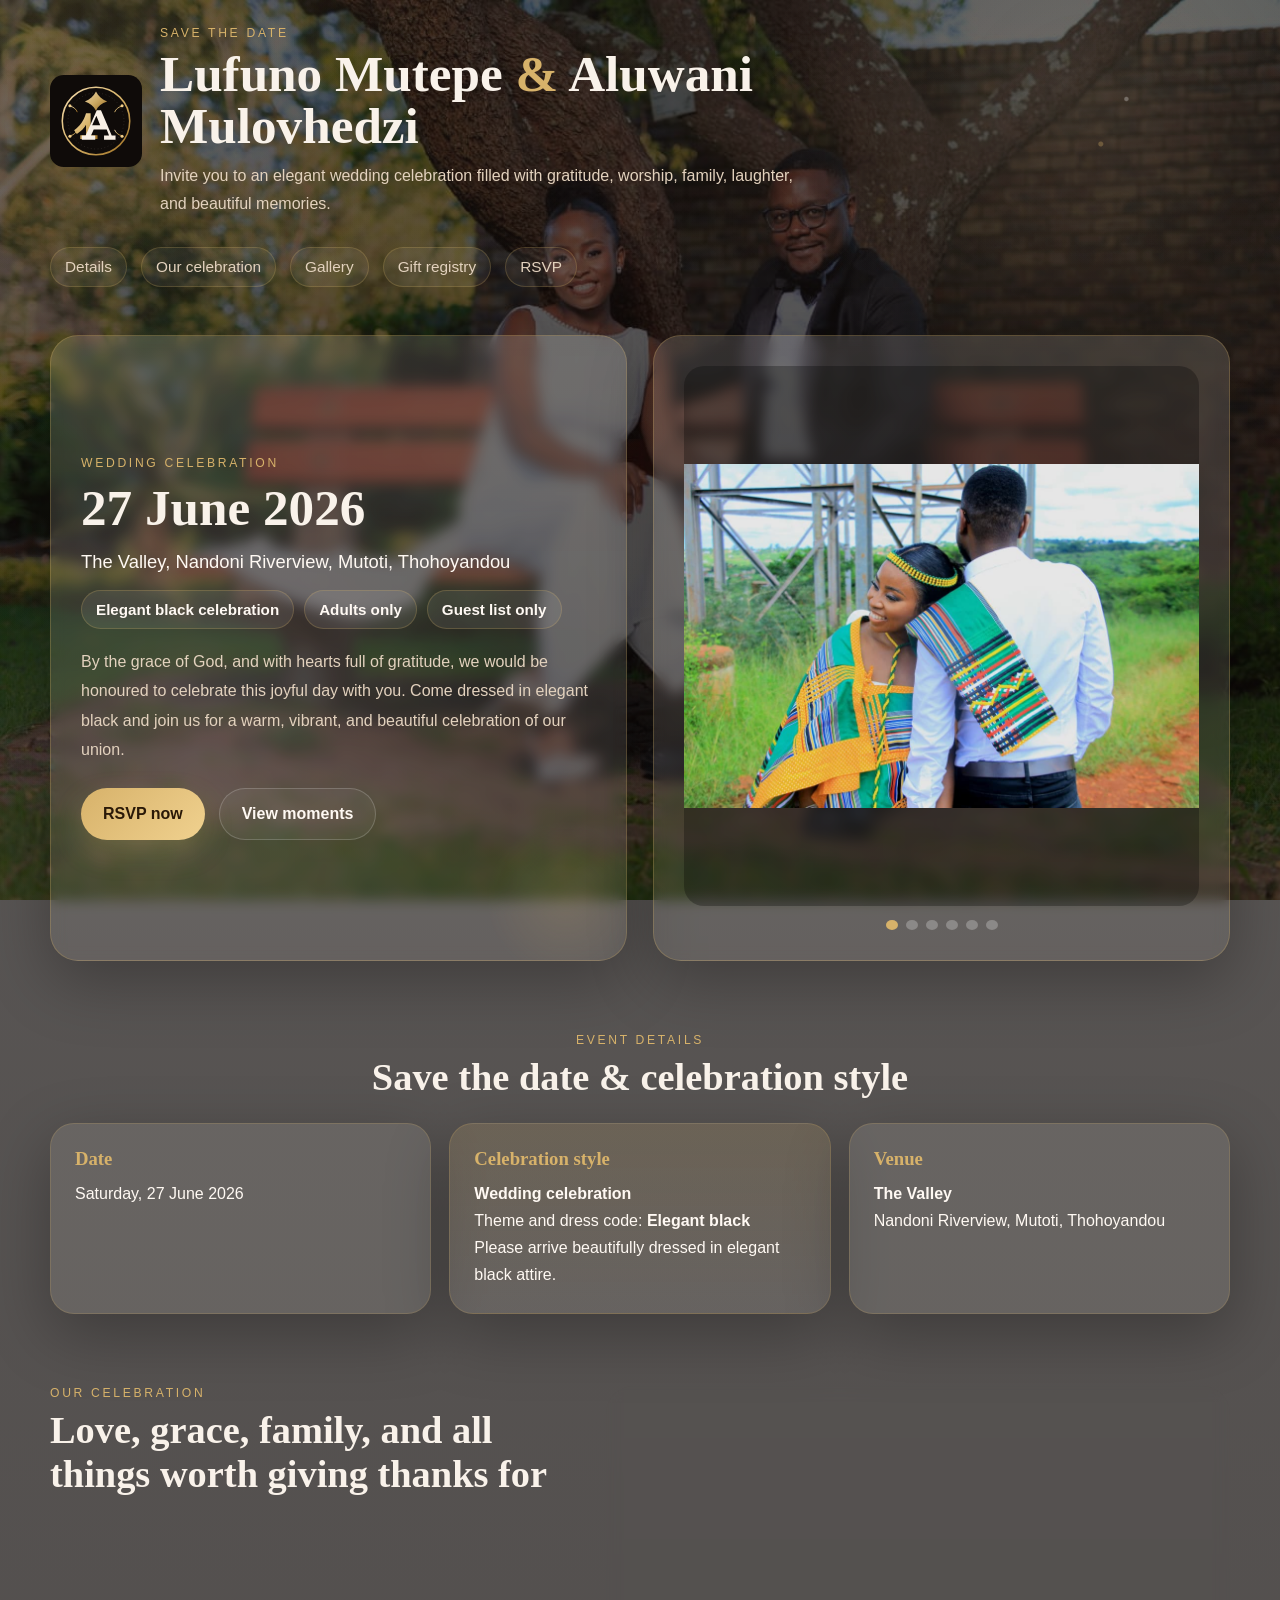
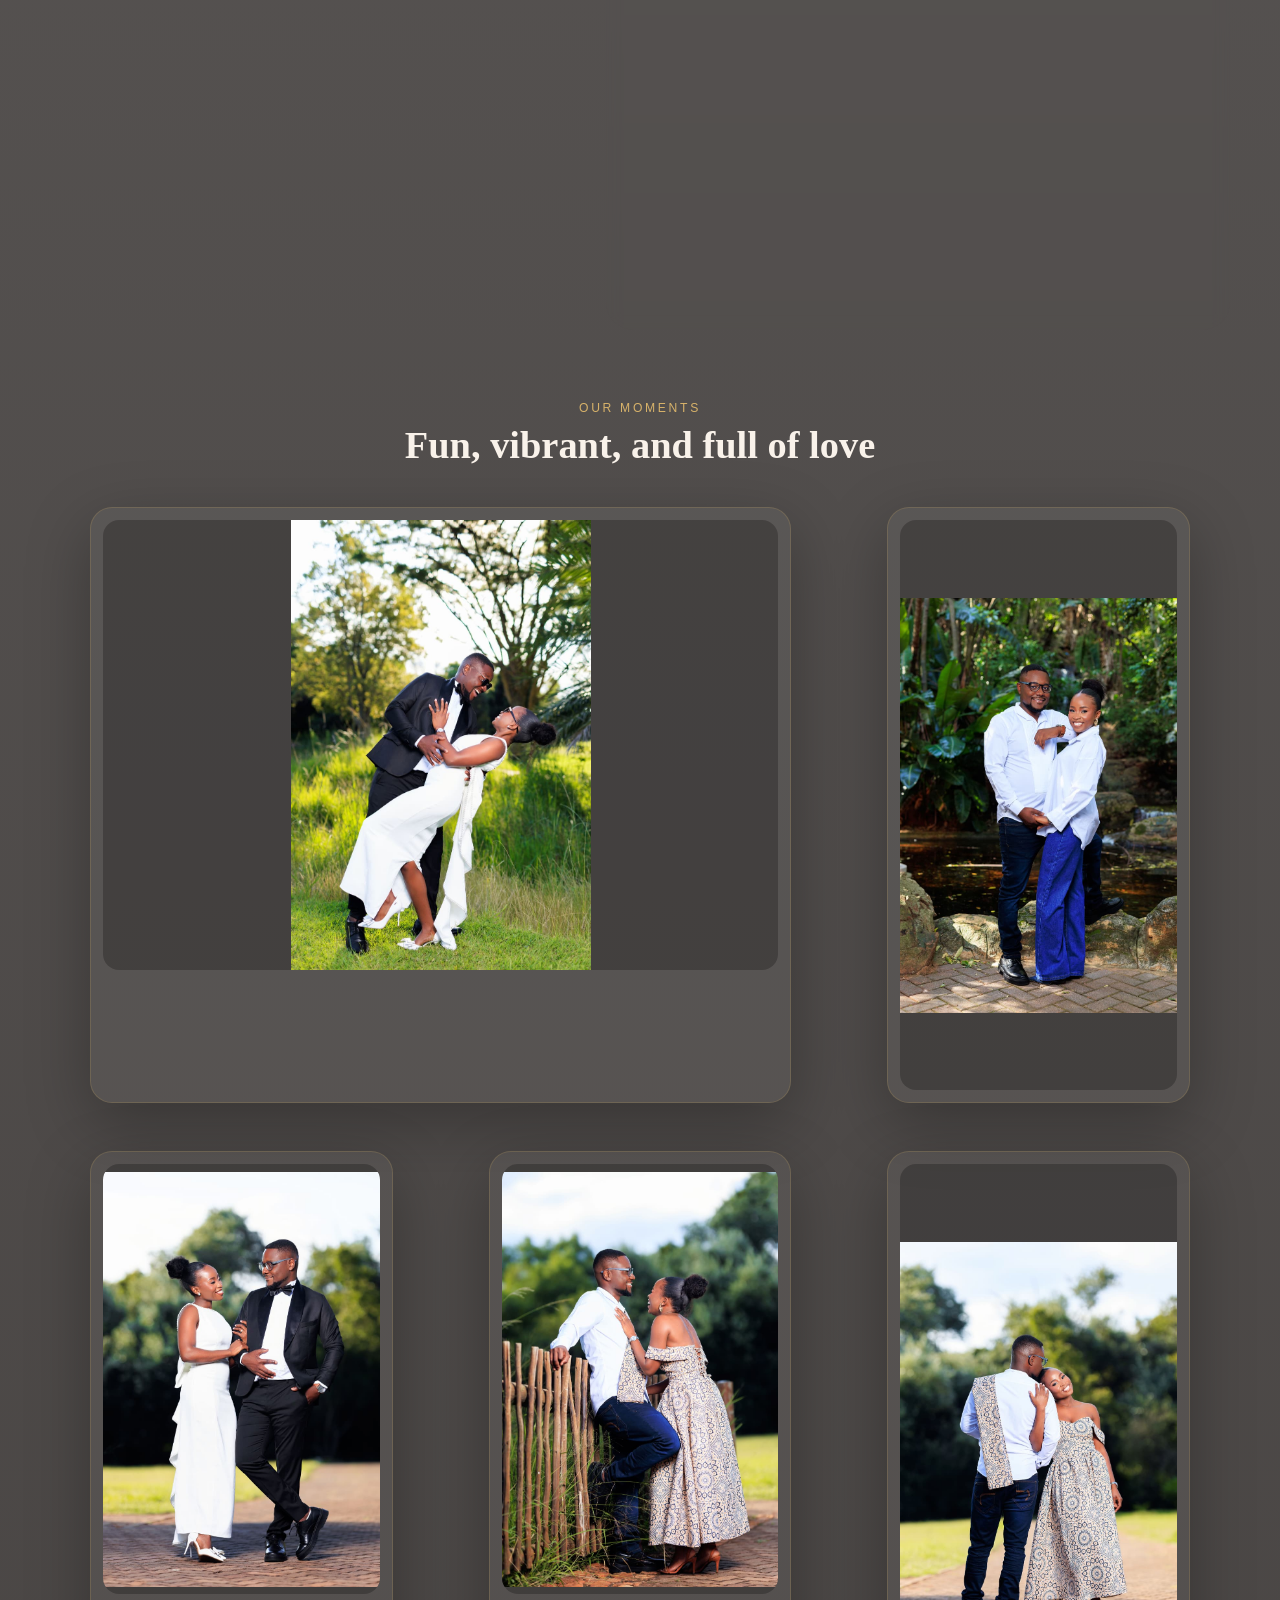
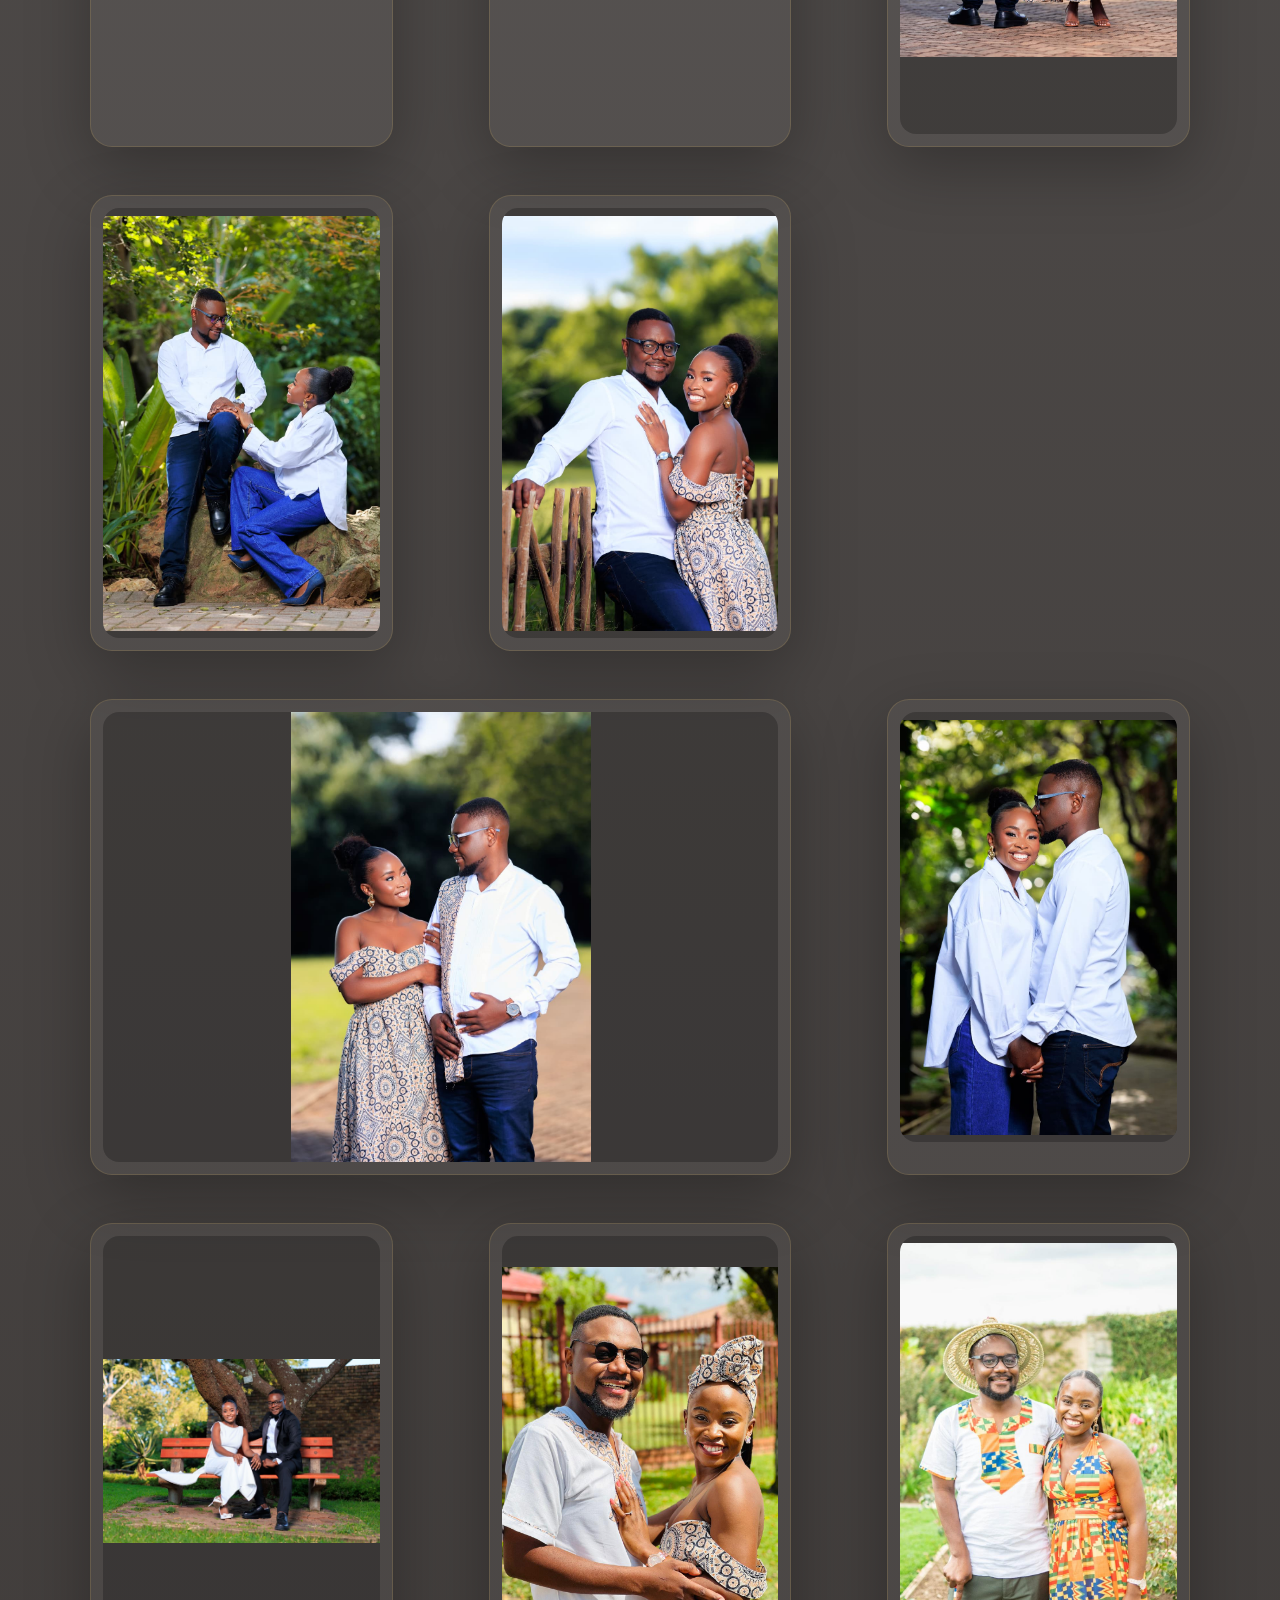
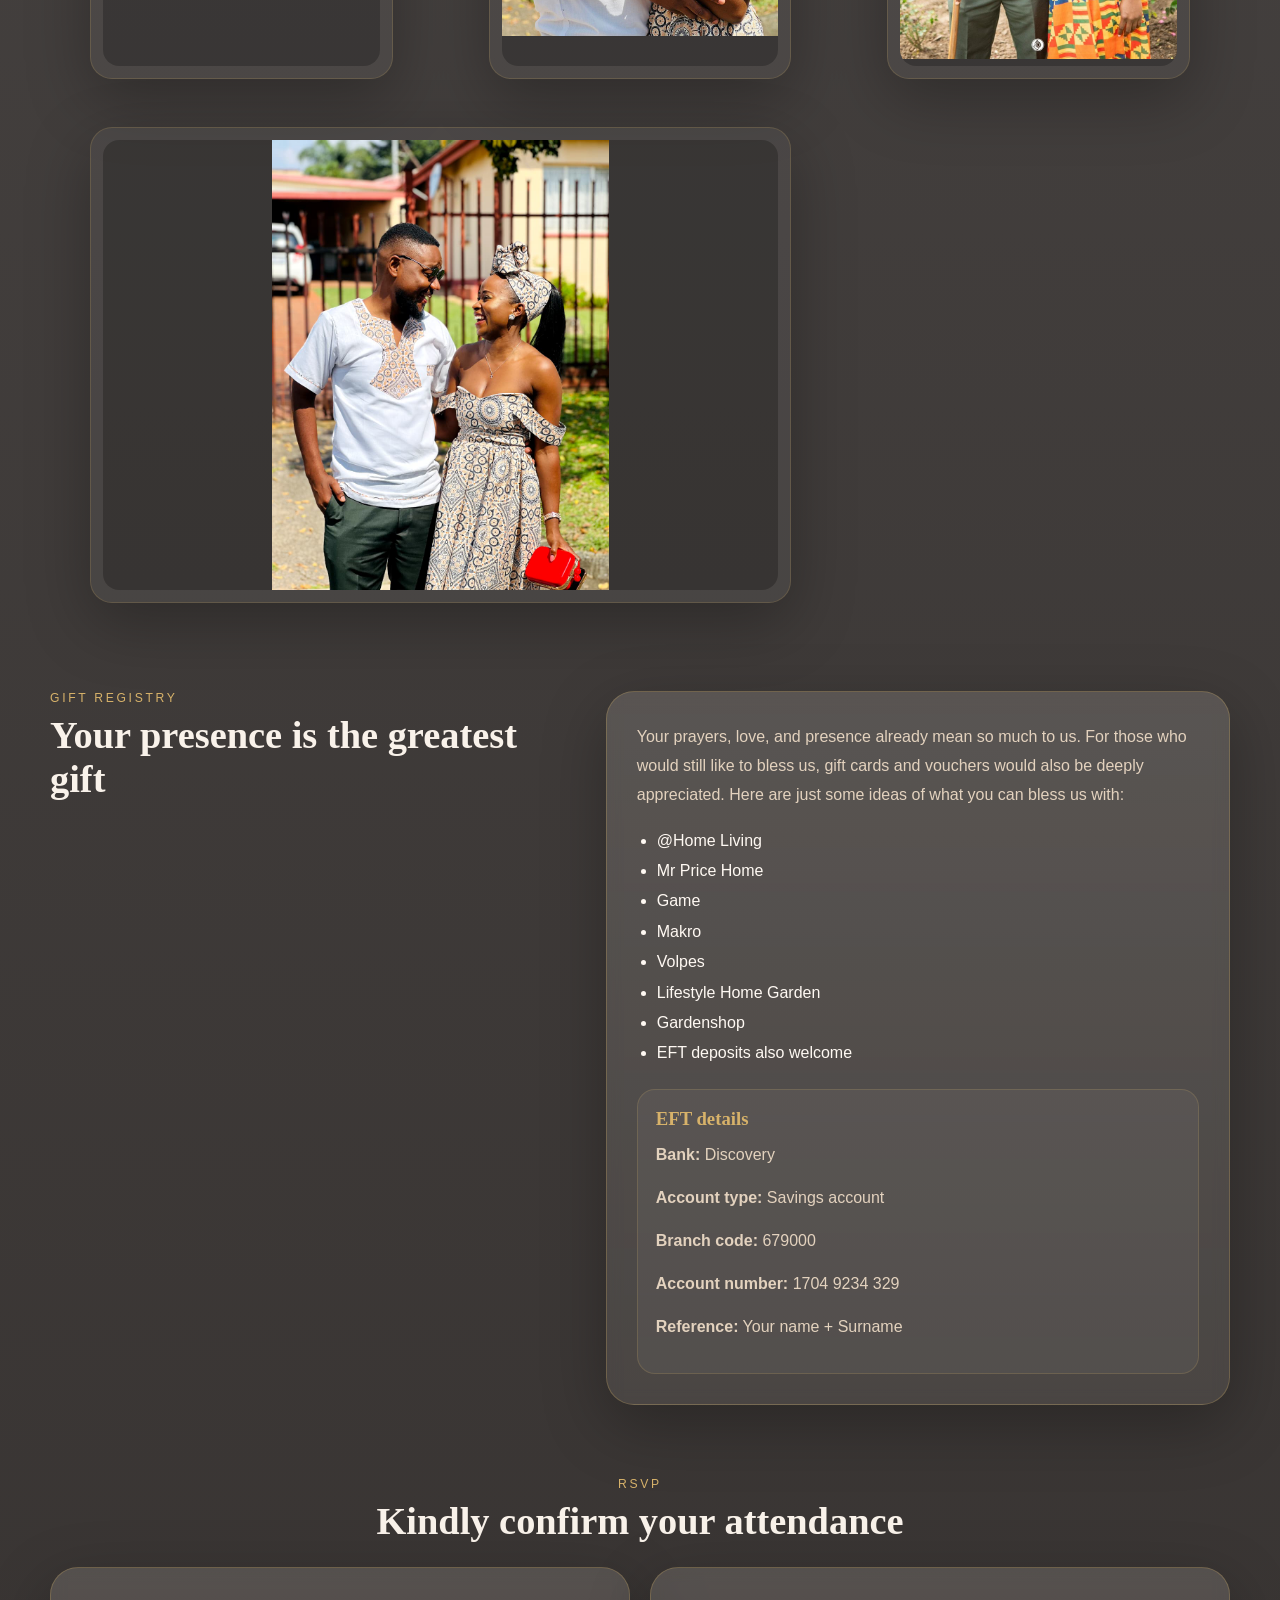
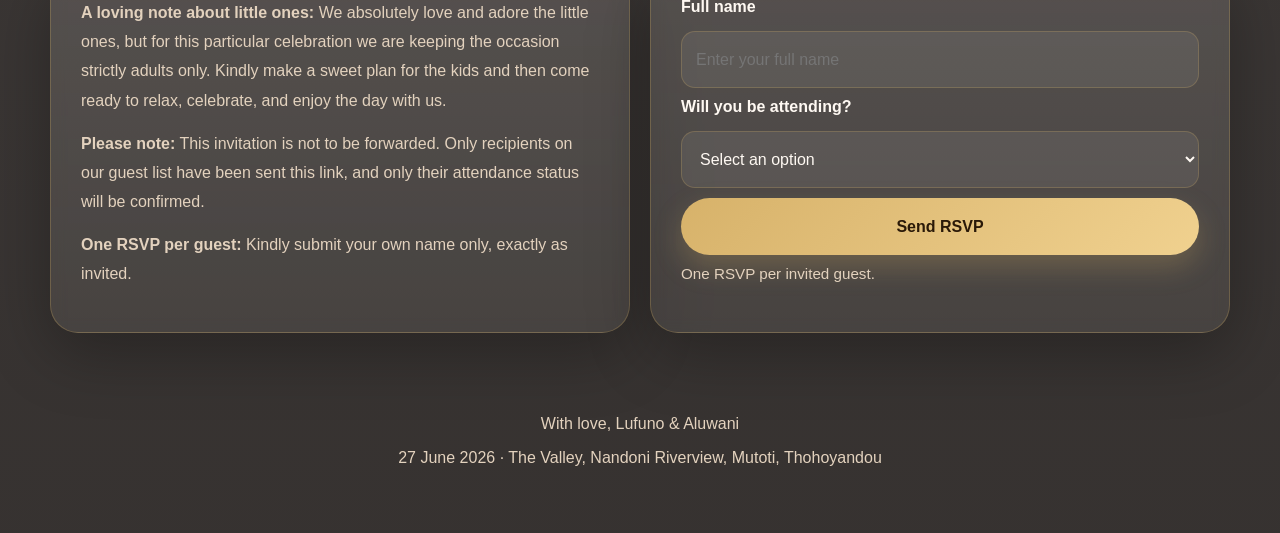
==== index.html @ 07f05287 "Add files via upload" ====
<!DOCTYPE html>
<html lang="en">
<head>
  <meta charset="UTF-8">
  <meta name="viewport" content="width=device-width, initial-scale=1.0">
  <title>Lufuno &amp; Aluwani | Wedding Celebration</title>
  <meta name="description" content="Join Lufuno Mutepe and Aluwani Mulovhedzi for their wedding celebration on 27 June 2026 at The Valley, Nandoni Riverview, Mutoti, Thohoyandou.">
  <link rel="stylesheet" href="assets/css/styles.css">
</head>
<body>
  <div class="page-floral"></div>
  <header class="site-header">
    <div class="brand-wrap reveal">
      <img src="assets/images/logo.svg" alt="Lufuno and Aluwani logo" class="brand-logo">
      <div>
        <p class="eyebrow">Save the date</p>
        <h1>Lufuno Mutepe <span>&amp;</span> Aluwani Mulovhedzi</h1>
        <p class="hero-subtitle">Invite you to an elegant wedding celebration filled with gratitude, worship, family, laughter, and beautiful memories.</p>
      </div>
    </div>
    <nav class="top-nav reveal">
      <a href="#details">Details</a>
      <a href="#celebration">Our celebration</a>
      <a href="#gallery">Gallery</a>
      <a href="#registry">Gift registry</a>
      <a href="#rsvp">RSVP</a>
    </nav>
  </header>

  <main>
    <section class="hero section">
      <div class="hero-card glass reveal">
        <p class="eyebrow">Wedding celebration</p>
        <h2>27 June 2026</h2>
        <p class="hero-location">The Valley, Nandoni Riverview, Mutoti, Thohoyandou</p>
        <div class="hero-badges">
          <span>Elegant black celebration</span>
          <span>Adults only</span>
          <span>Guest list only</span>
        </div>
        <p class="hero-copy">By the grace of God, and with hearts full of gratitude, we would be honoured to celebrate this joyful day with you. Come dressed in elegant black and join us for a warm, vibrant, and beautiful celebration of our union.</p>
        <div class="hero-actions">
          <a class="button primary" href="#rsvp">RSVP now</a>
          <a class="button secondary" href="#gallery">View moments</a>
        </div>
      </div>
      <div class="hero-slideshow glass reveal delay-1">
        <div class="slideshow-frame" id="slideshow-frame">
          <img src="assets/images/photo1.jpeg" alt="Lufuno and Aluwani smiling together" class="slide active">
          <img src="assets/images/photo2.jpeg" alt="Lufuno and Aluwani seated together on a bench" class="slide">
          <img src="assets/images/photo3.jpeg" alt="Lufuno and Aluwani dressed in white outdoors" class="slide">
          <img src="assets/images/photo4.jpeg" alt="Formal portrait of Lufuno and Aluwani" class="slide">
          <img src="assets/images/photo11.jpeg" alt="Traditional portrait of Lufuno and Aluwani" class="slide">
          <img src="assets/images/photo14.jpeg" alt="Lufuno and Aluwani in colourful coordinated outfits" class="slide">
        </div>
        <div class="slideshow-dots" id="slideshow-dots"></div>
      </div>
    </section>

    <section id="details" class="section">
      <div class="section-heading reveal">
        <p class="eyebrow">Event details</p>
        <h2>Save the date &amp; celebration style</h2>
      </div>
      <div class="details-grid">
        <article class="detail-card reveal">
          <h3>Date</h3>
          <p>Saturday, 27 June 2026</p>
        </article>
        <article class="detail-card highlight reveal delay-1">
          <h3>Celebration style</h3>
          <p><strong>Wedding celebration</strong><br>Theme and dress code: <strong>Elegant black</strong><br>Please arrive beautifully dressed in elegant black attire.</p>
        </article>
        <article class="detail-card reveal delay-2">
          <h3>Venue</h3>
          <p><strong>The Valley</strong><br>Nandoni Riverview, Mutoti, Thohoyandou</p>
        </article>
      </div>
    </section>

    <section id="celebration" class="section split-section">
      <div class="section-heading left reveal">
        <p class="eyebrow">Our celebration</p>
        <h2>Love, grace, family, and all things worth giving thanks for</h2>
      </div>
      <div class="celebration-copy glass reveal delay-1">
        <p>Our hearts are full of gratitude to God for love, for family, for friendship, and for the kindness that has carried us into this season. This celebration is our joyful thank you to the Lord, and a chance to gather the people we treasure most in one beautiful place.</p>
        <p>We would love for you to come and witness as we officially celebrate our union. We pray the day feels warm, vibrant, elegant, and full of life, with laughter, thanksgiving, and unforgettable joy shared across generations.</p>
        <blockquote>
          “Two are better than one, because they have a good reward for their labour... For if they fall, the one will lift up his fellow.”<br>
          <span>Ecclesiastes 4:9-10</span>
        </blockquote>
        <p>Just as the Lord honoured gatherings of love and fellowship in Scripture, we pray this day will be a beautiful reflection of His goodness, surrounded by family, friends, and all things lovely.</p>
      </div>
    </section>

    <section id="gallery" class="section">
      <div class="section-heading reveal">
        <p class="eyebrow">Our moments</p>
        <h2>Fun, vibrant, and full of love</h2>
      </div>
      <div class="gallery-grid">
        <figure class="gallery-card wide reveal"><img src="assets/images/photo2.jpeg" alt="Lufuno and Aluwani on a bench in formal wear"></figure>
        <figure class="gallery-card tall reveal delay-1"><img src="assets/images/photo3.jpeg" alt="Lufuno and Aluwani standing by water in white and blue"></figure>
        <figure class="gallery-card reveal delay-2"><img src="assets/images/photo4.jpeg" alt="Formal portrait of Lufuno and Aluwani"></figure>
        <figure class="gallery-card reveal"><img src="assets/images/photo5.jpeg" alt="Lufuno and Aluwani smiling by wooden fence"></figure>
        <figure class="gallery-card tall reveal delay-1"><img src="assets/images/photo6.jpeg" alt="Lufuno and Aluwani in patterned outfits posing together"></figure>
        <figure class="gallery-card reveal delay-2"><img src="assets/images/photo7.jpeg" alt="Lufuno and Aluwani in the garden"></figure>
        <figure class="gallery-card reveal"><img src="assets/images/photo8.jpeg" alt="Close portrait of Lufuno and Aluwani"></figure>
        <figure class="gallery-card wide reveal delay-1"><img src="assets/images/photo9.jpeg" alt="Lufuno and Aluwani holding hands in the forest"></figure>
        <figure class="gallery-card reveal delay-2"><img src="assets/images/photo10.jpeg" alt="Lufuno dipping Aluwani playfully in white dress"></figure>
        <figure class="gallery-card reveal"><img src="assets/images/photo11.jpeg" alt="Traditional photo of Lufuno and Aluwani from behind"></figure>
        <figure class="gallery-card reveal delay-1"><img src="assets/images/photo12.jpeg" alt="Lufuno and Aluwani traditional smiling photo"></figure>
        <figure class="gallery-card reveal delay-2"><img src="assets/images/photo13.jpeg" alt="Close traditional portrait of Lufuno and Aluwani"></figure>
        <figure class="gallery-card wide reveal"><img src="assets/images/photo14.jpeg" alt="Lufuno and Aluwani in colourful coordinated outfits"></figure>
      </div>
    </section>

    <section id="registry" class="section split-section">
      <div class="section-heading left reveal">
        <p class="eyebrow">Gift registry</p>
        <h2>Your presence is the greatest gift</h2>
      </div>
      <div class="registry-card glass reveal delay-1">
        <p>Your prayers, love, and presence already mean so much to us. For those who would still like to bless us, gift cards and vouchers would also be deeply appreciated. Here are just some ideas of what you can bless us with:</p>
        <ul>
          <li>@Home Living</li>
          <li>Mr Price Home</li>
          <li>Game</li>
          <li>Makro</li>
          <li>Volpes</li>
          <li>Lifestyle Home Garden</li>
          <li>Gardenshop</li>
          <li>EFT deposits also welcome</li>
        </ul>
        <div class="bank-box">
          <h3>EFT details</h3>
          <p><strong>Bank:</strong> Discovery</p>
          <p><strong>Account type:</strong> Savings account</p>
          <p><strong>Branch code:</strong> 679000</p>
          <p><strong>Account number:</strong> 1704 9234 329</p>
          <p><strong>Reference:</strong> Your name + Surname</p>
        </div>
      </div>
    </section>

    <section id="rsvp" class="section rsvp-section">
      <div class="section-heading reveal">
        <p class="eyebrow">RSVP</p>
        <h2>Kindly confirm your attendance</h2>
      </div>
      <div class="rsvp-layout">
        <div class="rsvp-notes glass reveal">
          <p><strong>A loving note about little ones:</strong> We absolutely love and adore the little ones, but for this particular celebration we are keeping the occasion strictly adults only. Kindly make a sweet plan for the kids and then come ready to relax, celebrate, and enjoy the day with us.</p>
          <p><strong>Please note:</strong> This invitation is not to be forwarded. Only recipients on our guest list have been sent this link, and only their attendance status will be confirmed.</p>
          <p><strong>One RSVP per guest:</strong> Kindly submit your own name only, exactly as invited.</p>
        </div>

        <form id="rsvp-form" class="rsvp-form glass reveal delay-1" action="https://formsubmit.co/ajax/Lufunokevin@gmail.com" method="POST">
          <input type="hidden" name="_subject" value="Wedding Celebration RSVP">
          <input type="hidden" name="_captcha" value="false">
          <input type="hidden" name="_template" value="table">
          <label for="name">Full name</label>
          <input id="name" name="Guest Name" type="text" placeholder="Enter your full name" required>

          <label for="attendance">Will you be attending?</label>
          <select id="attendance" name="Attendance" required>
            <option value="" selected disabled>Select an option</option>
            <option value="Joyfully attending">Joyfully attending</option>
            <option value="Regretfully unable to attend">Regretfully unable to attend</option>
          </select>

          <button class="button primary full" type="submit">Send RSVP</button>
          <p class="form-helper">One RSVP per invited guest.</p>
          <p id="form-status" class="form-status" aria-live="polite"></p>
        </form>
      </div>
    </section>
  </main>

  <footer class="site-footer">
    <p>With love, Lufuno &amp; Aluwani</p>
    <p>27 June 2026 · The Valley, Nandoni Riverview, Mutoti, Thohoyandou</p>
  </footer>

  <script src="assets/js/script.js"></script>
</body>
</html>
---- assets/css/styles.css ----
:root {
  --bg: #140f0d;
  --bg-soft: #211915;
  --card: rgba(255, 249, 241, 0.12);
  --text: #f9f2ea;
  --muted: #e3d2be;
  --gold: #d7b26a;
  --gold-deep: #9b6f22;
  --rose: rgba(228, 188, 196, 0.18);
  --floral: rgba(236, 213, 170, 0.13);
  --cream: #fff9f3;
  --shadow: 0 20px 64px rgba(0, 0, 0, 0.28);
  --radius: 28px;
  --max: 1180px;
}
* { box-sizing: border-box; }
html { scroll-behavior: smooth; }
body {
  margin: 0;
  font-family: Arial, Helvetica, sans-serif;
  color: var(--text);
  background:
    linear-gradient(rgba(16, 11, 9, 0.68), rgba(16, 11, 9, 0.84)),
    url('../images/background.jpeg') center/cover fixed no-repeat;
  min-height: 100vh;
}
body::before {
  content: '';
  position: fixed;
  inset: 0;
  pointer-events: none;
  background:
    radial-gradient(circle at top left, rgba(215,178,106,0.15), transparent 28%),
    radial-gradient(circle at 85% 12%, rgba(255,226,183,0.12), transparent 24%),
    radial-gradient(circle at 15% 85%, rgba(240,195,205,0.12), transparent 22%),
    linear-gradient(180deg, rgba(255,255,255,0.02), rgba(255,255,255,0));
  z-index: -2;
}
.page-floral {
  position: fixed;
  inset: 0;
  pointer-events: none;
  z-index: -1;
  opacity: 0.4;
  background:
    radial-gradient(circle at 8% 10%, rgba(255,255,255,0.75) 0 1.6px, transparent 2.8px),
    radial-gradient(circle at 10% 14%, rgba(215,178,106,0.85) 0 2px, transparent 3px),
    radial-gradient(circle at 88% 11%, rgba(255,255,255,0.7) 0 1.6px, transparent 2.8px),
    radial-gradient(circle at 86% 16%, rgba(215,178,106,0.8) 0 2px, transparent 3px),
    radial-gradient(circle at 11% 88%, rgba(255,255,255,0.65) 0 1.6px, transparent 2.8px),
    radial-gradient(circle at 89% 86%, rgba(255,255,255,0.65) 0 1.6px, transparent 2.8px);
}
img { max-width: 100%; display: block; }
a { color: inherit; text-decoration: none; }
.site-header, .section, .site-footer { width: min(calc(100% - 32px), var(--max)); margin: 0 auto; }
.site-header {
  padding: 26px 0 12px;
  display: flex;
  justify-content: space-between;
  gap: 20px;
  align-items: flex-start;
  flex-wrap: wrap;
}
.brand-wrap { display: flex; gap: 18px; align-items: center; max-width: 760px; }
.brand-logo { width: 92px; height: 92px; flex: 0 0 auto; filter: drop-shadow(0 10px 24px rgba(215,178,106,0.12)); }
.eyebrow {
  text-transform: uppercase;
  letter-spacing: 0.22em;
  color: var(--gold);
  font-size: 0.76rem;
  margin: 0 0 8px;
}
h1, h2, h3 { font-family: Georgia, 'Times New Roman', serif; margin: 0; }
h1 { font-size: clamp(2.25rem, 4vw, 4rem); line-height: 1.02; }
h1 span { color: var(--gold); }
.hero-subtitle { margin: 10px 0 0; max-width: 720px; color: var(--muted); font-size: 1rem; line-height: 1.7; }
.top-nav {
  display: flex; gap: 14px; flex-wrap: wrap; align-items: center;
  padding-top: 10px;
}
.top-nav a {
  font-size: 0.96rem; color: var(--muted);
  padding: 10px 14px; border-radius: 999px; background: rgba(255,255,255,0.06);
  border: 1px solid rgba(214,176,98,0.22);
}
.top-nav a:hover { color: var(--cream); border-color: rgba(214,176,98,0.54); }
.section { padding: 36px 0; }
.hero {
  display: grid; grid-template-columns: 1fr 1fr; gap: 26px; align-items: stretch;
}
.glass {
  background: linear-gradient(180deg, rgba(255,249,241,0.14), rgba(255,249,241,0.08));
  border: 1px solid rgba(214,176,98,0.26);
  border-radius: var(--radius);
  box-shadow: var(--shadow);
  backdrop-filter: blur(7px);
}
.hero-card, .hero-slideshow, .celebration-copy, .registry-card, .rsvp-form, .rsvp-notes { padding: 30px; }
.hero-card { display: flex; flex-direction: column; justify-content: center; position: relative; overflow: hidden; }
.hero-card::after {
  content: '';
  position: absolute; inset: auto -30px -30px auto; width: 180px; height: 180px;
  background: radial-gradient(circle, rgba(215,178,106,0.15), transparent 62%);
}
.hero-card h2 { font-size: clamp(2rem, 4vw, 3.4rem); margin-bottom: 10px; }
.hero-location { font-size: 1.15rem; color: var(--cream); margin: 0 0 14px; line-height: 1.6; }
.hero-copy { color: var(--muted); line-height: 1.82; margin: 0 0 24px; }
.hero-badges { display: flex; flex-wrap: wrap; gap: 10px; margin: 0 0 18px; }
.hero-badges span {
  padding: 10px 14px; border-radius: 999px; background: rgba(255,255,255,0.08);
  border: 1px solid rgba(214,176,98,0.24); color: var(--cream); font-size: 0.95rem; font-weight: 700;
}
.hero-actions { display: flex; gap: 14px; flex-wrap: wrap; }
.button {
  display: inline-flex; align-items: center; justify-content: center; min-height: 52px;
  padding: 0 22px; border-radius: 999px; font-weight: 700; transition: transform .2s ease, box-shadow .2s ease, background .2s ease;
}
.button:hover { transform: translateY(-1px); }
.button.primary {
  background: linear-gradient(135deg, var(--gold), #f0d18f);
  color: #2a1908; box-shadow: 0 12px 28px rgba(214,176,98,0.25);
}
.button.secondary {
  border: 1px solid rgba(255,255,255,0.18); background: rgba(255,255,255,0.05); color: var(--cream);
}
.button.full { width: 100%; border: none; cursor: pointer; font-size: 1rem; }
.hero-slideshow { display: flex; flex-direction: column; justify-content: center; }
.slideshow-frame {
  position: relative; min-height: 540px; border-radius: 20px; overflow: hidden; background: rgba(0,0,0,0.28);
}
.slide {
  position: absolute; inset: 0; width: 100%; height: 100%; object-fit: contain;
  opacity: 0; transition: opacity 1s ease, transform 1s ease; transform: scale(1.02);
}
.slide.active { opacity: 1; transform: scale(1); }
.slideshow-dots { display: flex; justify-content: center; gap: 8px; margin-top: 14px; }
.slideshow-dots button {
  width: 10px; height: 10px; border-radius: 50%; border: none; background: rgba(255,255,255,0.25); cursor: pointer;
}
.slideshow-dots button.active { background: var(--gold); }
.section-heading { text-align: center; margin-bottom: 24px; }
.section-heading.left { text-align: left; }
.section-heading h2 { font-size: clamp(1.85rem, 3vw, 3rem); }
.details-grid {
  display: grid; grid-template-columns: repeat(3, 1fr); gap: 18px;
}
.detail-card {
  background: rgba(255,249,241,0.1); border: 1px solid rgba(214,176,98,0.2);
  border-radius: 24px; padding: 24px; box-shadow: var(--shadow);
}
.detail-card.highlight {
  background: linear-gradient(180deg, rgba(215,178,106,0.16), rgba(255,249,241,0.1));
}
.detail-card h3 { margin-bottom: 10px; color: var(--gold); }
.detail-card p { margin: 0; color: var(--cream); line-height: 1.7; }
.split-section { display: grid; grid-template-columns: 0.92fr 1.08fr; gap: 24px; align-items: start; }
.celebration-copy p, .registry-card p, .rsvp-notes p { color: var(--muted); line-height: 1.82; margin: 0 0 14px; }
blockquote {
  margin: 18px 0; padding: 18px 20px; border-left: 3px solid var(--gold);
  background: rgba(255,255,255,0.05); border-radius: 0 18px 18px 0; color: var(--cream);
  font-family: Georgia, serif; line-height: 1.75;
}
blockquote span { display: block; margin-top: 8px; color: var(--gold); font-size: 0.95rem; }
.gallery-grid {
  display: grid; grid-template-columns: repeat(3, 1fr); gap: 16px;
}
.gallery-card {
  background: rgba(255,255,255,0.05); border-radius: 22px; padding: 12px; border: 1px solid rgba(214,176,98,0.18); box-shadow: var(--shadow);
}
.gallery-card img {
  width: 100%; height: 430px; object-fit: contain; background: rgba(0,0,0,0.24); border-radius: 16px;
}
.gallery-card.tall img { height: 570px; }
.gallery-card.wide { grid-column: span 2; }
.gallery-card.wide img { height: 450px; }
.registry-card ul { margin: 16px 0 20px 20px; padding: 0; color: var(--cream); line-height: 1.9; }
.bank-box {
  background: rgba(255,255,255,0.05); border: 1px solid rgba(214,176,98,0.18); border-radius: 18px; padding: 18px;
}
.bank-box h3 { margin-bottom: 10px; color: var(--gold); }
.rsvp-layout { display: grid; grid-template-columns: 1fr 1fr; gap: 20px; }
.rsvp-form { display: grid; gap: 10px; }
.rsvp-form label { font-weight: 700; color: var(--cream); }
.rsvp-form input, .rsvp-form select {
  min-height: 52px; border-radius: 14px; border: 1px solid rgba(214,176,98,0.24);
  background: rgba(255,255,255,0.07); color: var(--cream); padding: 0 14px; font-size: 1rem;
}
.rsvp-form select option { color: #111; }
.form-helper, .form-status { margin: 0; font-size: 0.95rem; color: var(--muted); }
.form-status.error { color: #ffcabf; }
.site-footer {
  padding: 30px 0 50px; text-align: center; color: var(--muted);
}
.thanks-body {
  display: grid; place-items: center; background:
    linear-gradient(rgba(16, 11, 9, 0.76), rgba(16, 11, 9, 0.86)),
    url('../images/background.jpeg') center/cover fixed no-repeat;
}
.thanks-wrap {
  width: min(calc(100% - 32px), 700px); padding: 40px; text-align: center;
}
.thanks-logo { width: 110px; margin: 0 auto 14px; }
.reveal { opacity: 0; transform: translateY(24px); transition: opacity .8s ease, transform .8s ease; }
.reveal.visible { opacity: 1; transform: translateY(0); }
.delay-1 { transition-delay: .12s; }
.delay-2 { transition-delay: .24s; }
@media (max-width: 980px) {
  .hero, .split-section, .rsvp-layout, .details-grid, .gallery-grid { grid-template-columns: 1fr; }
  .gallery-card.wide { grid-column: span 1; }
  .gallery-card img, .gallery-card.wide img, .gallery-card.tall img { height: 420px; }
  .slideshow-frame { min-height: 430px; }
}
@media (max-width: 640px) {
  .site-header { padding-top: 18px; }
  .brand-wrap { align-items: flex-start; }
  .brand-logo { width: 72px; height: 72px; }
  .hero-card, .hero-slideshow, .celebration-copy, .registry-card, .rsvp-form, .rsvp-notes, .thanks-wrap { padding: 22px; }
  .slideshow-frame { min-height: 320px; }
  .top-nav { gap: 10px; }
  .top-nav a { font-size: 0.9rem; }
  .hero-badges span { font-size: 0.88rem; }
}
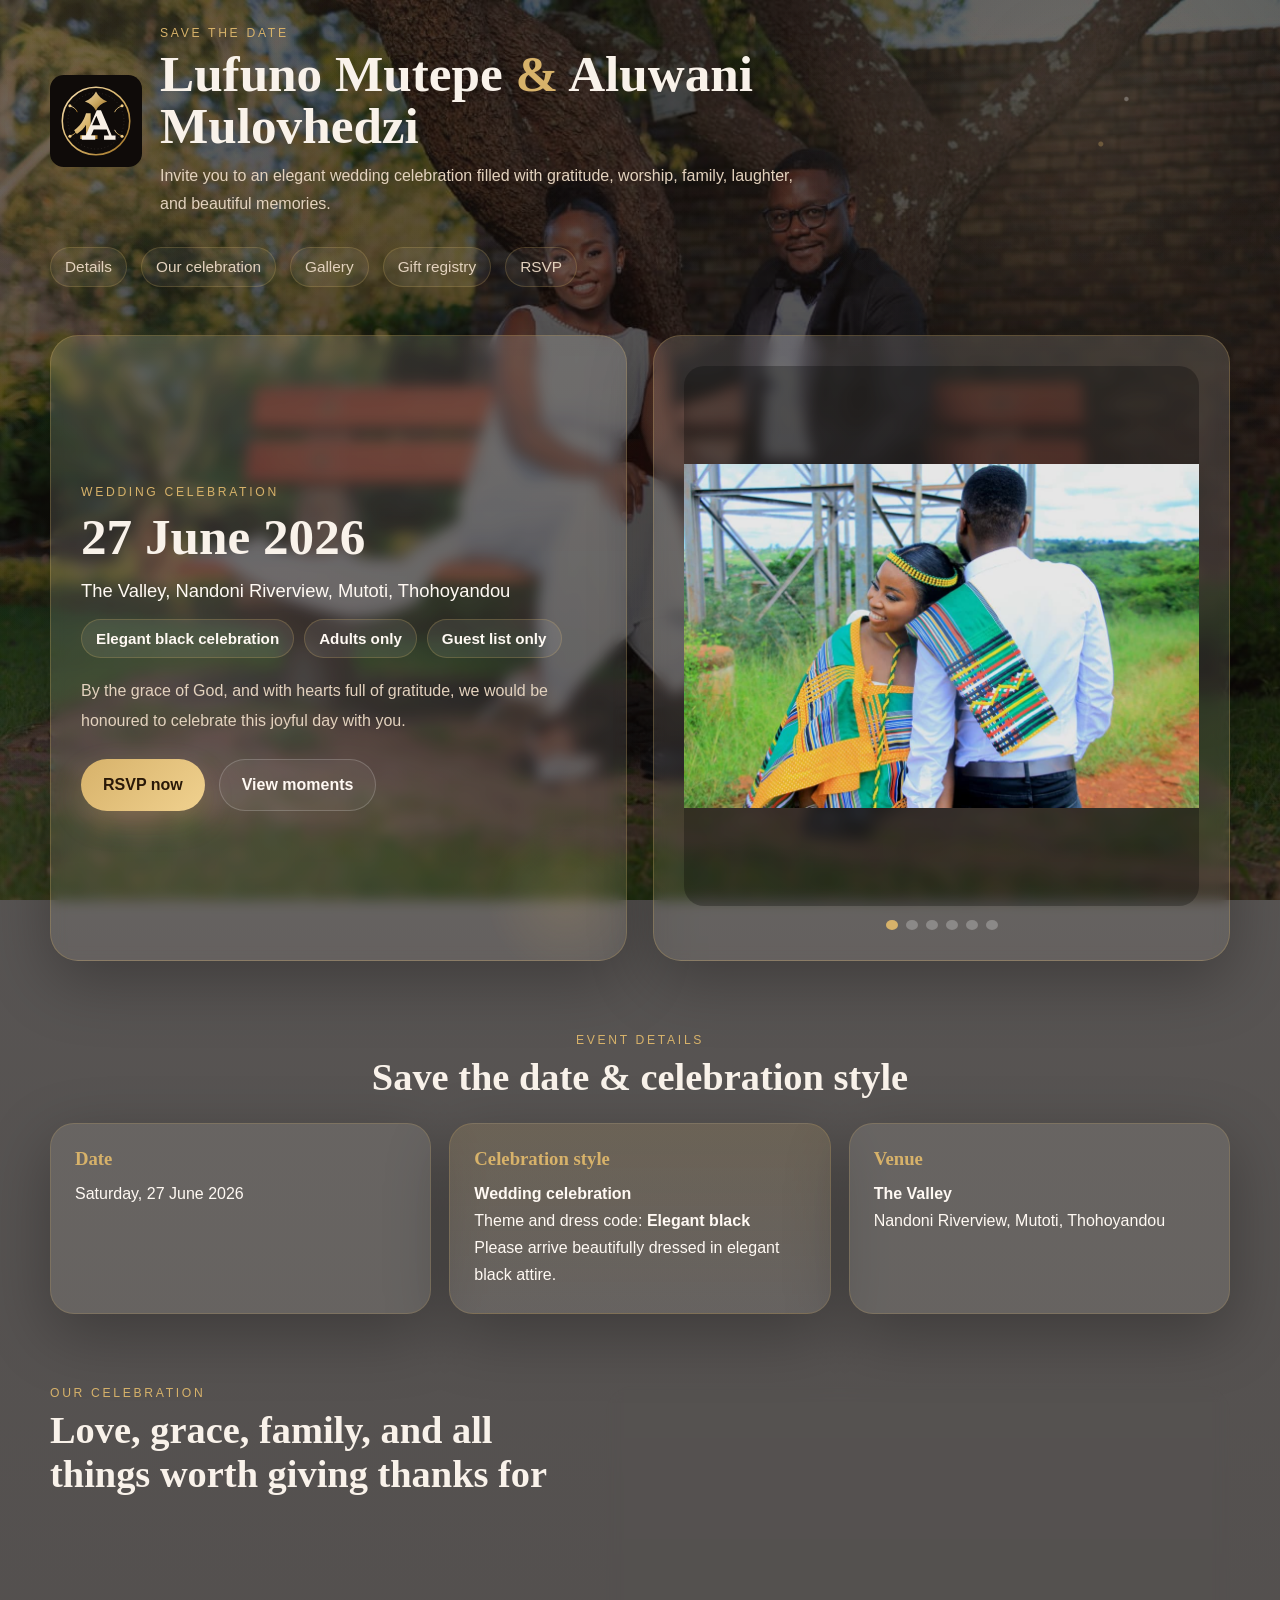
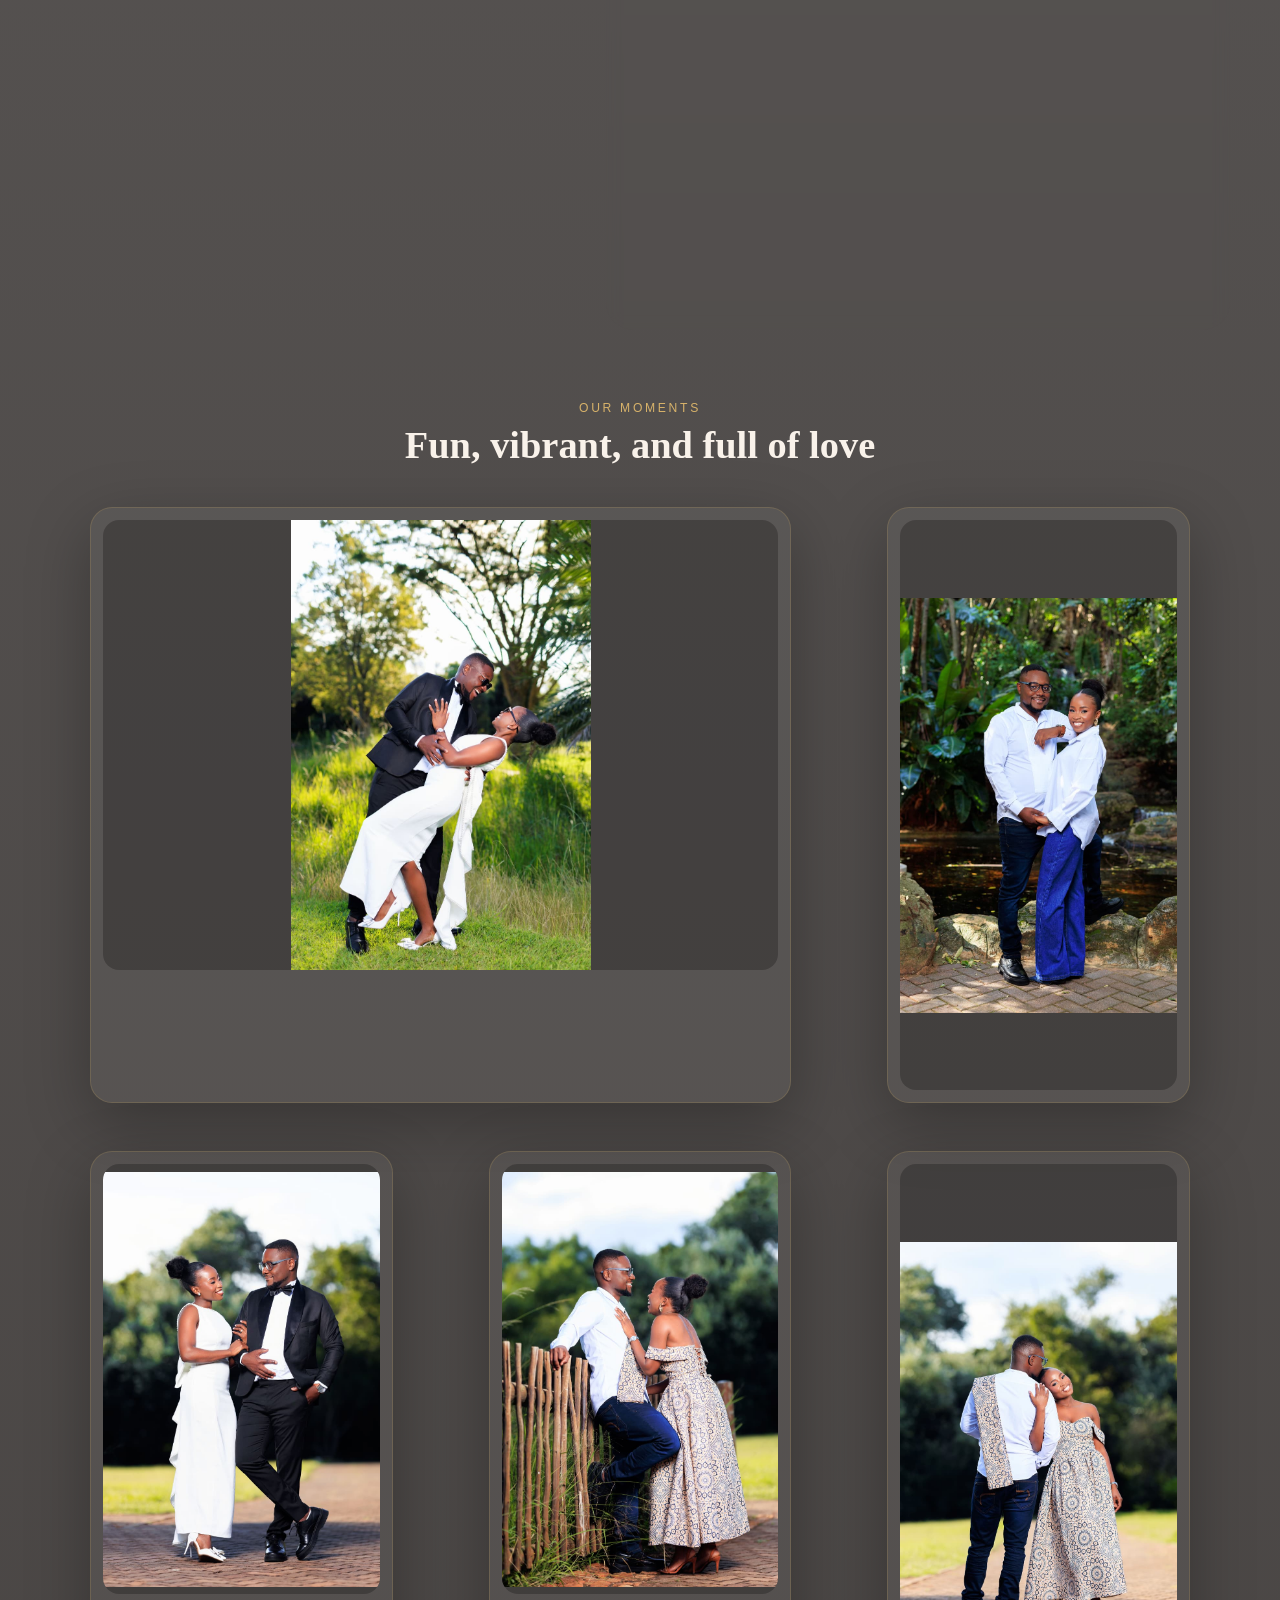
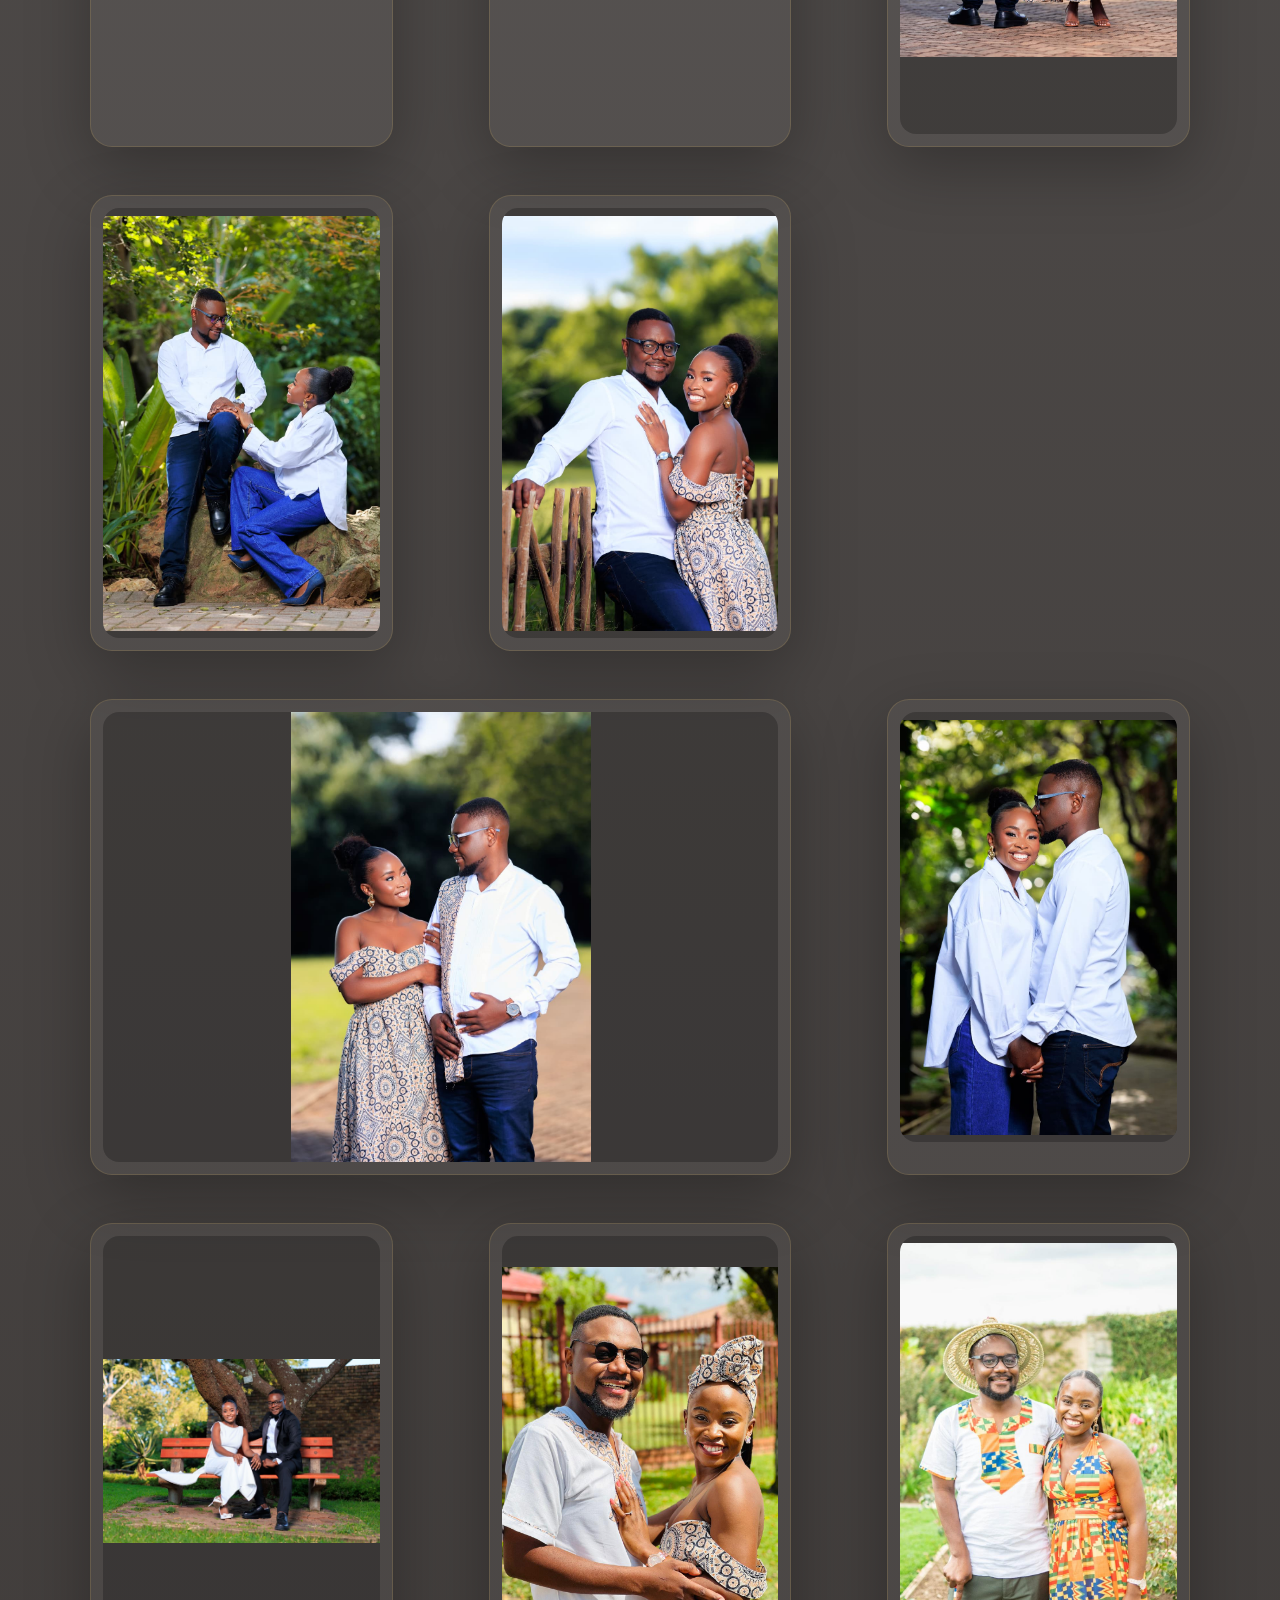
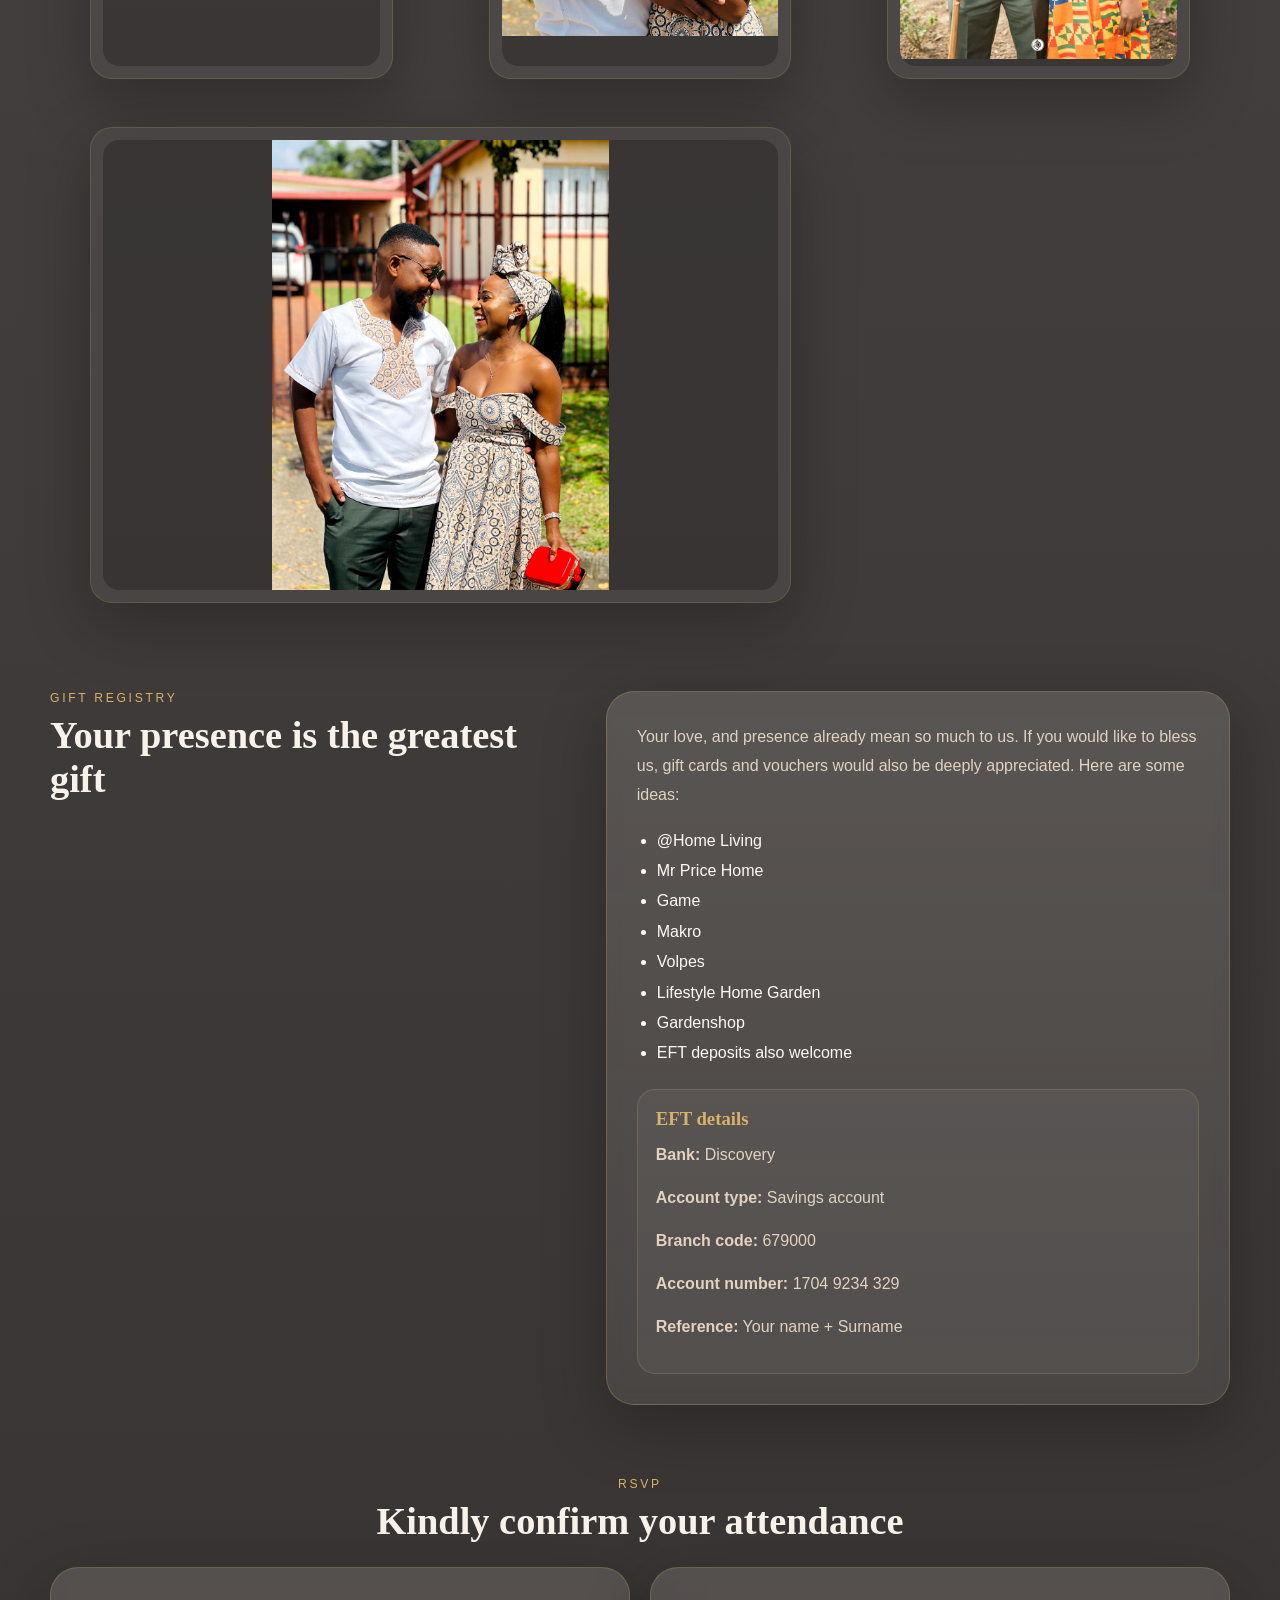
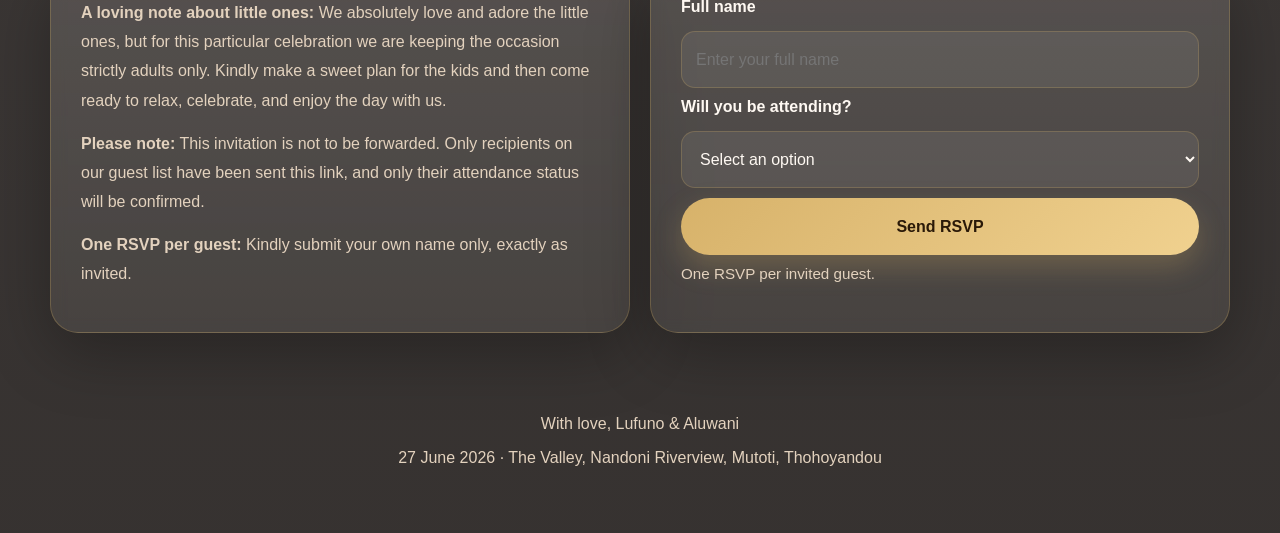
==== commit 6b75e7a5: "Update index.html" ====
--- a/index.html
+++ b/index.html
@@ -38,7 +38,7 @@
           <span>Adults only</span>
           <span>Guest list only</span>
         </div>
-        <p class="hero-copy">By the grace of God, and with hearts full of gratitude, we would be honoured to celebrate this joyful day with you. Come dressed in elegant black and join us for a warm, vibrant, and beautiful celebration of our union.</p>
+        <p class="hero-copy">By the grace of God, and with hearts full of gratitude, we would be honoured to celebrate this joyful day with you.</p>
         <div class="hero-actions">
           <a class="button primary" href="#rsvp">RSVP now</a>
           <a class="button secondary" href="#gallery">View moments</a>
@@ -122,7 +122,7 @@
         <h2>Your presence is the greatest gift</h2>
       </div>
       <div class="registry-card glass reveal delay-1">
-        <p>Your prayers, love, and presence already mean so much to us. For those who would still like to bless us, gift cards and vouchers would also be deeply appreciated. Here are just some ideas of what you can bless us with:</p>
+        <p>Your love, and presence already mean so much to us. If you would like to bless us, gift cards and vouchers would also be deeply appreciated. Here are some ideas:</p>
         <ul>
           <li>@Home Living</li>
           <li>Mr Price Home</li>
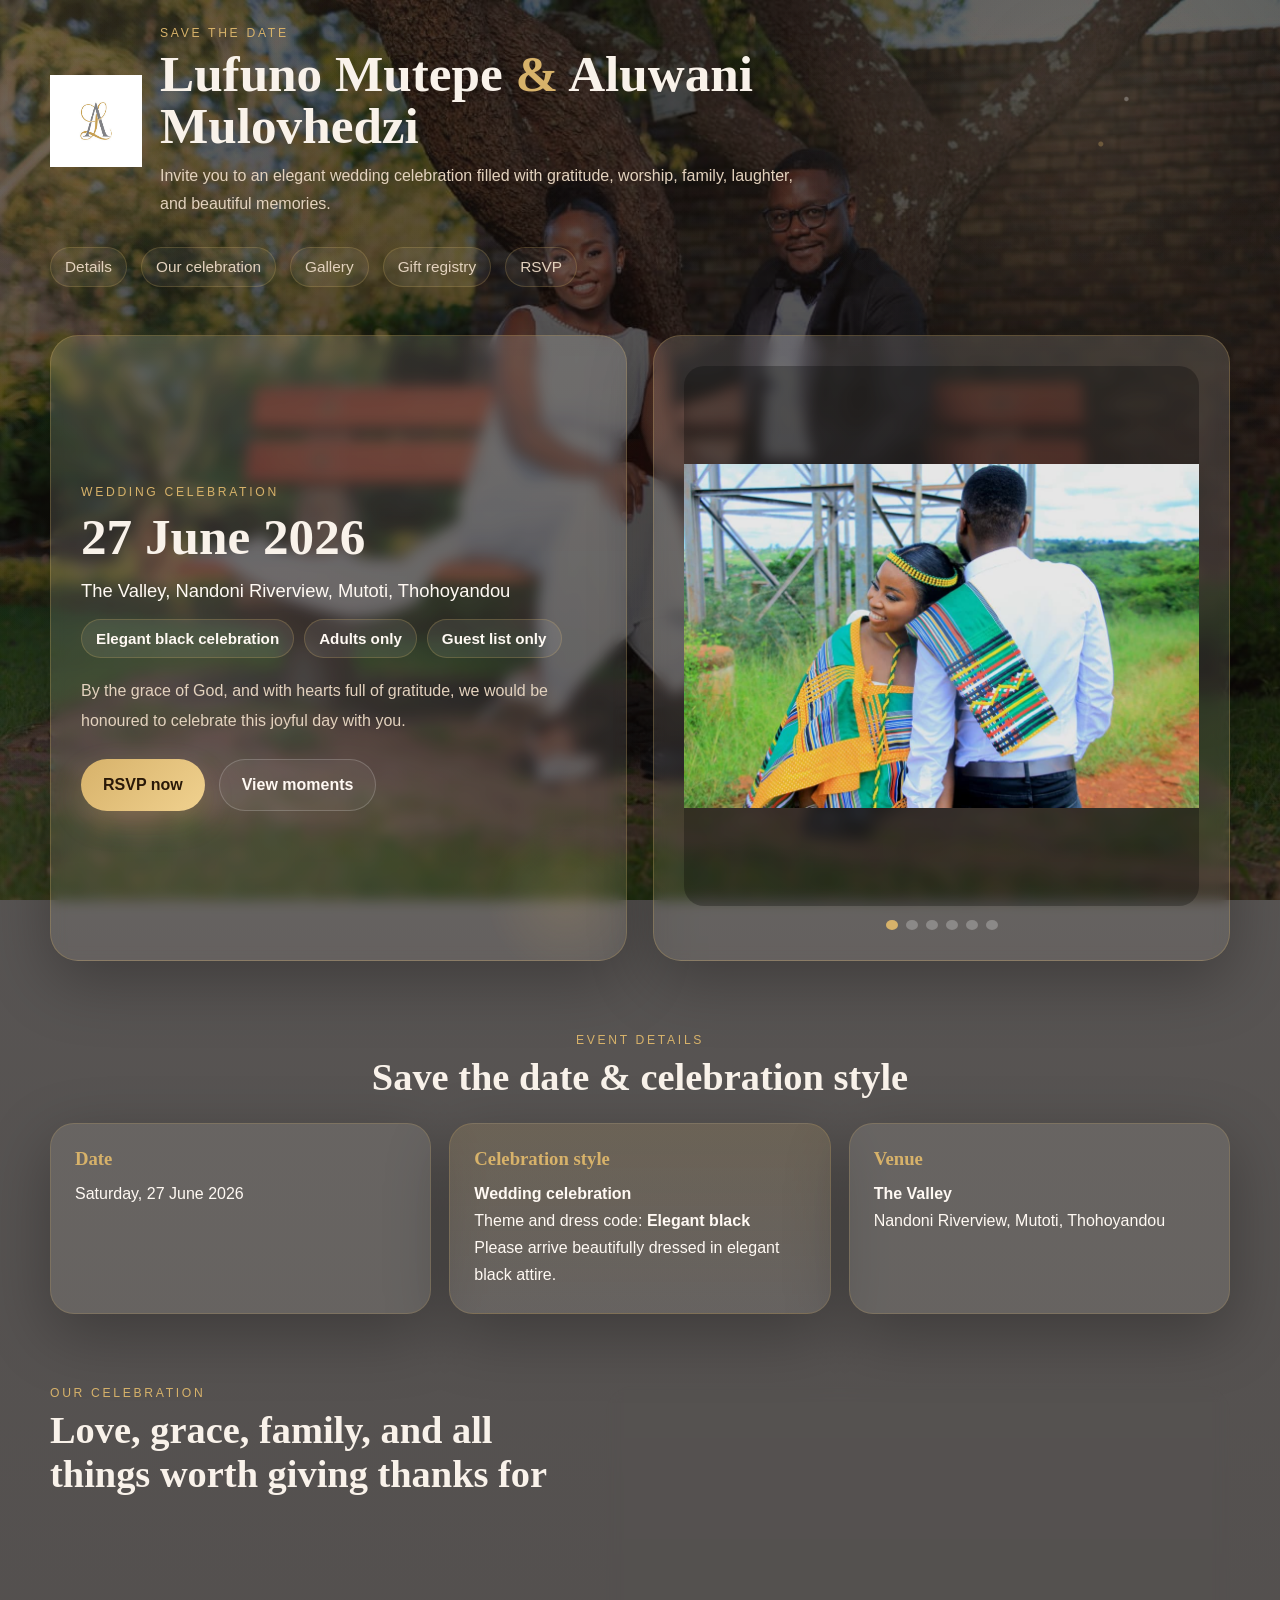
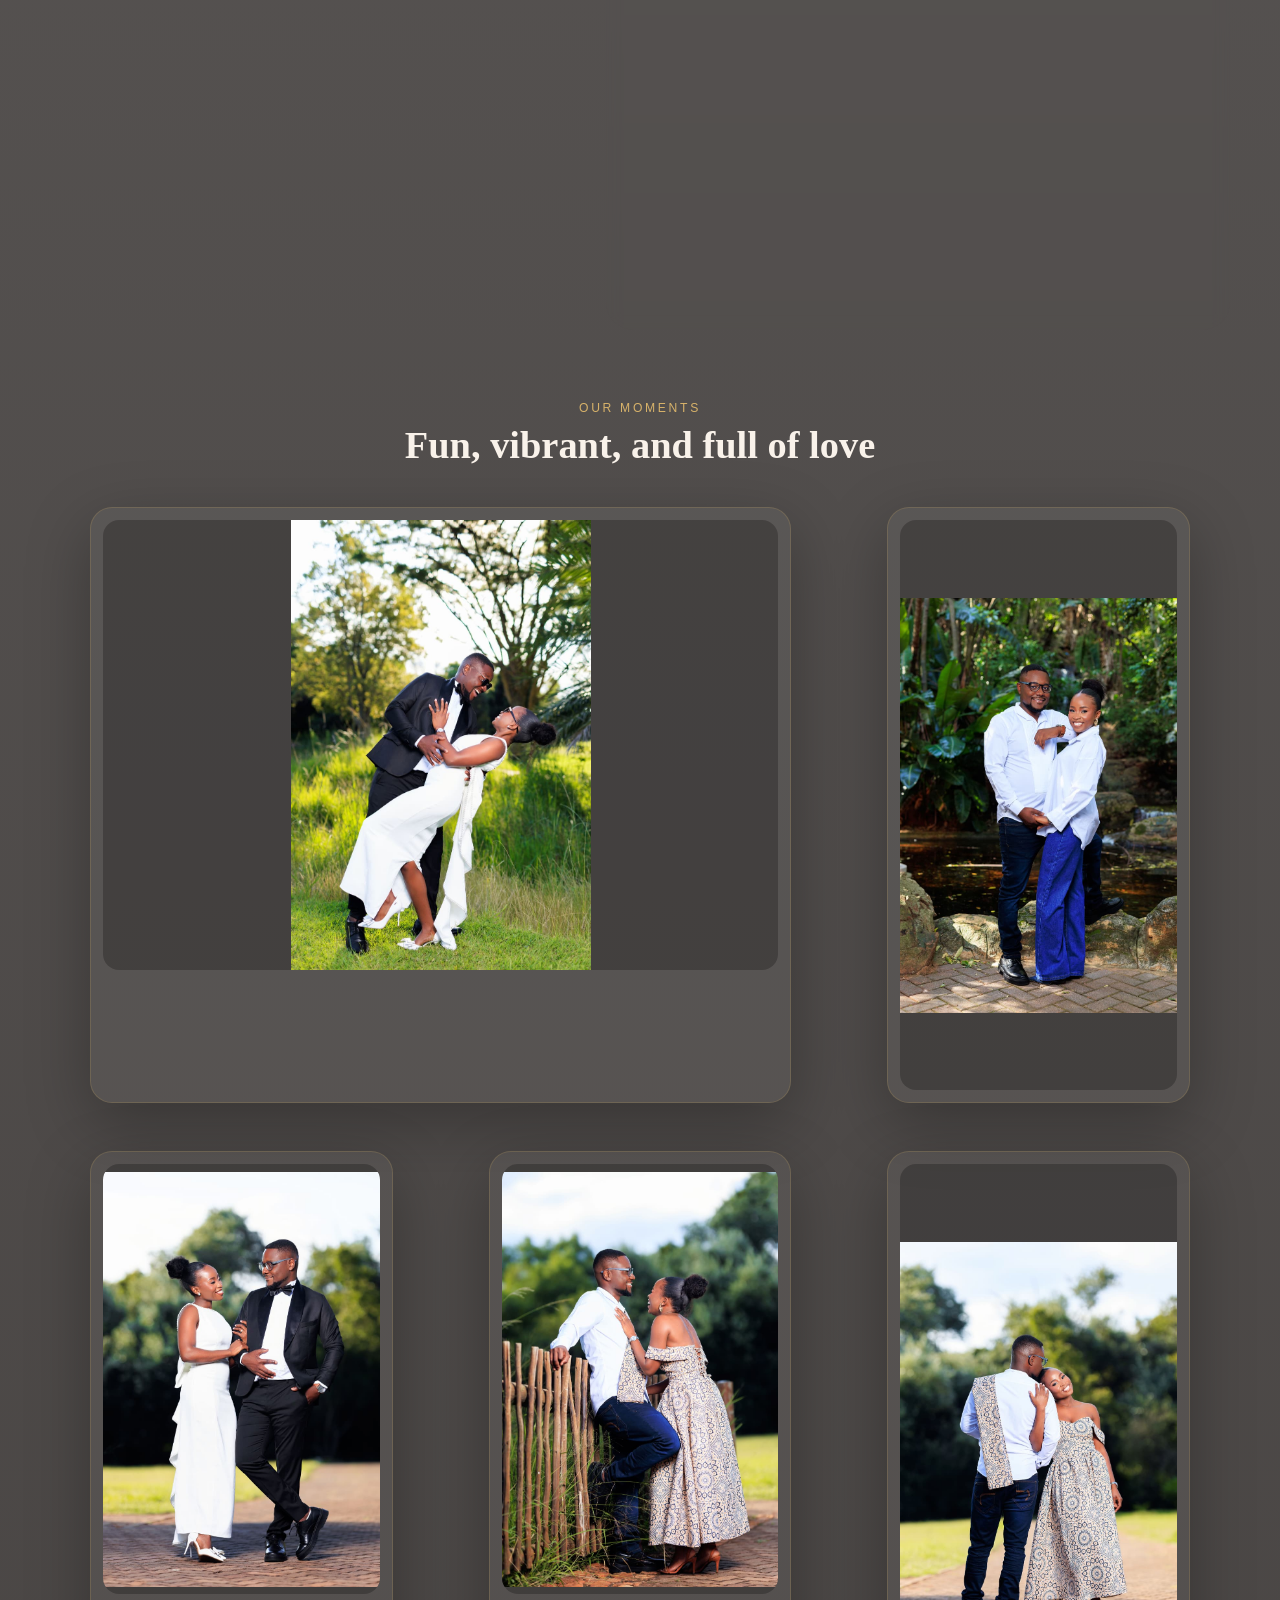
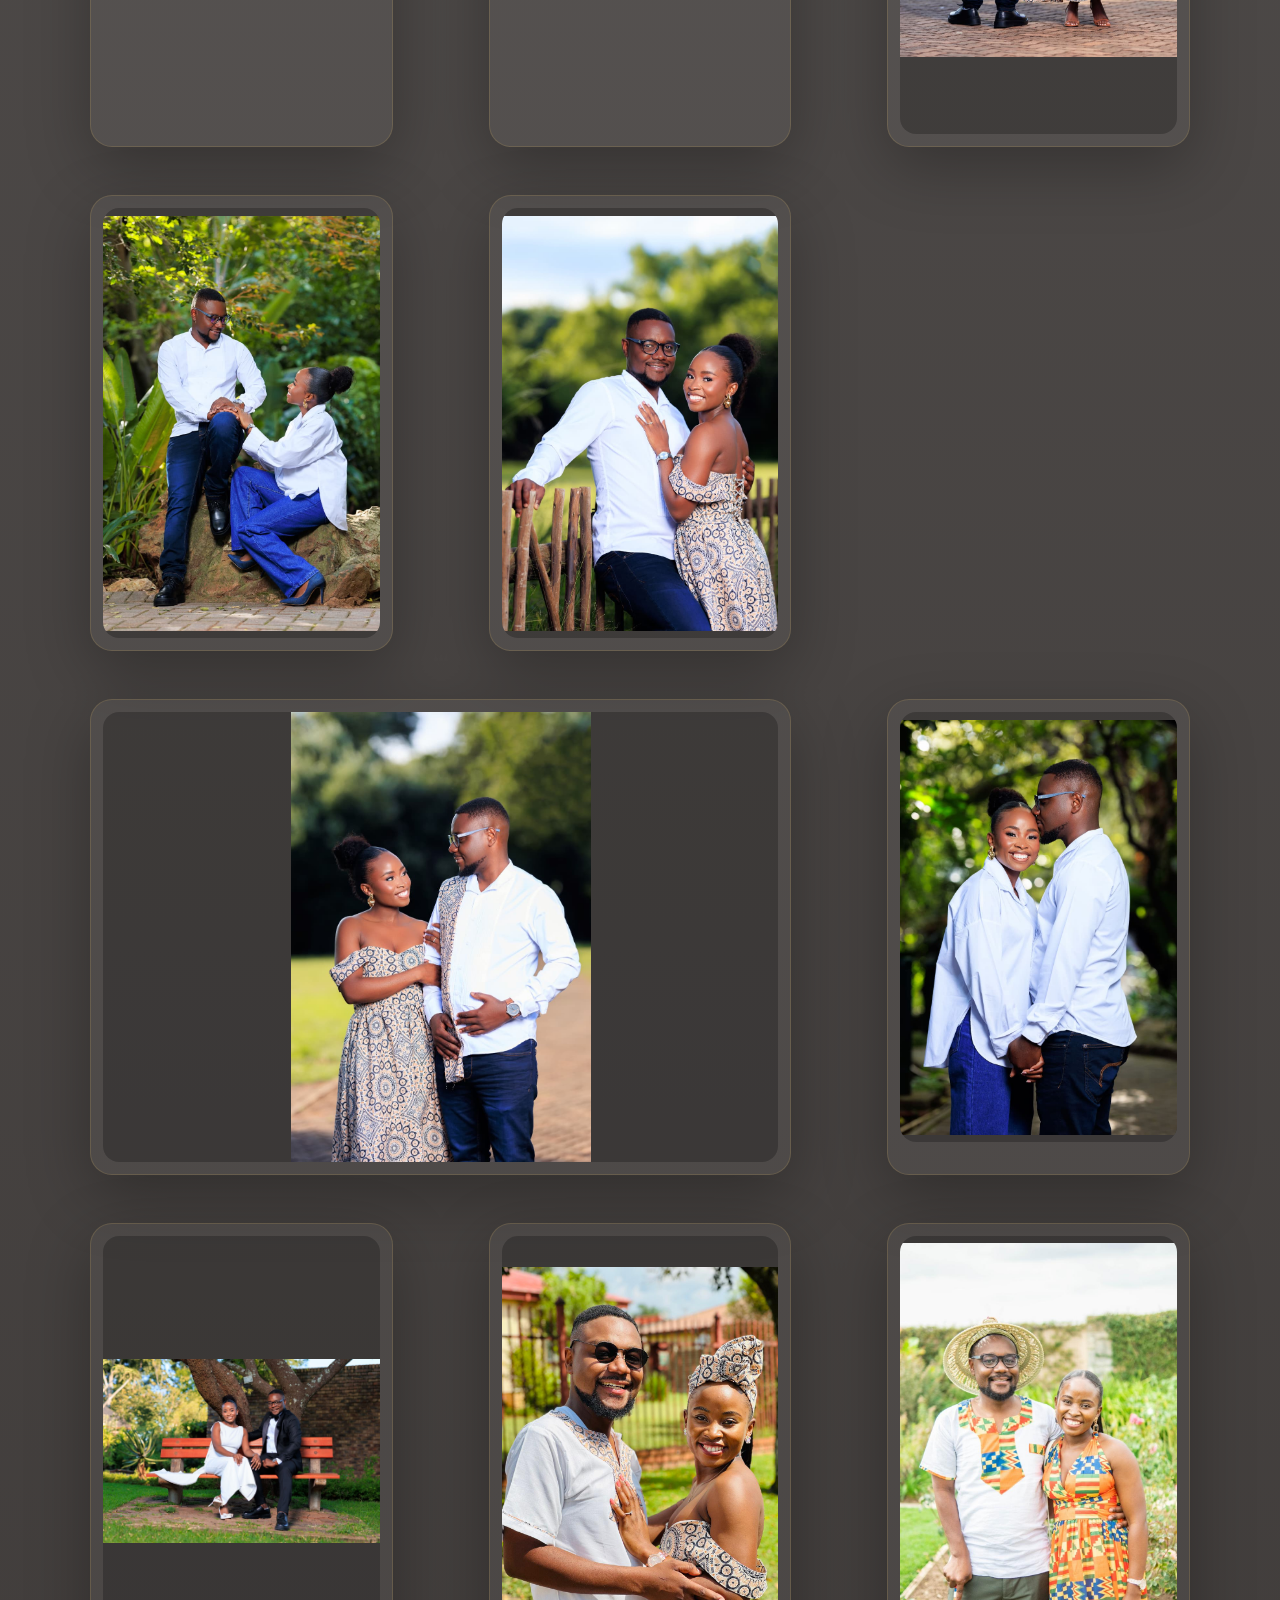
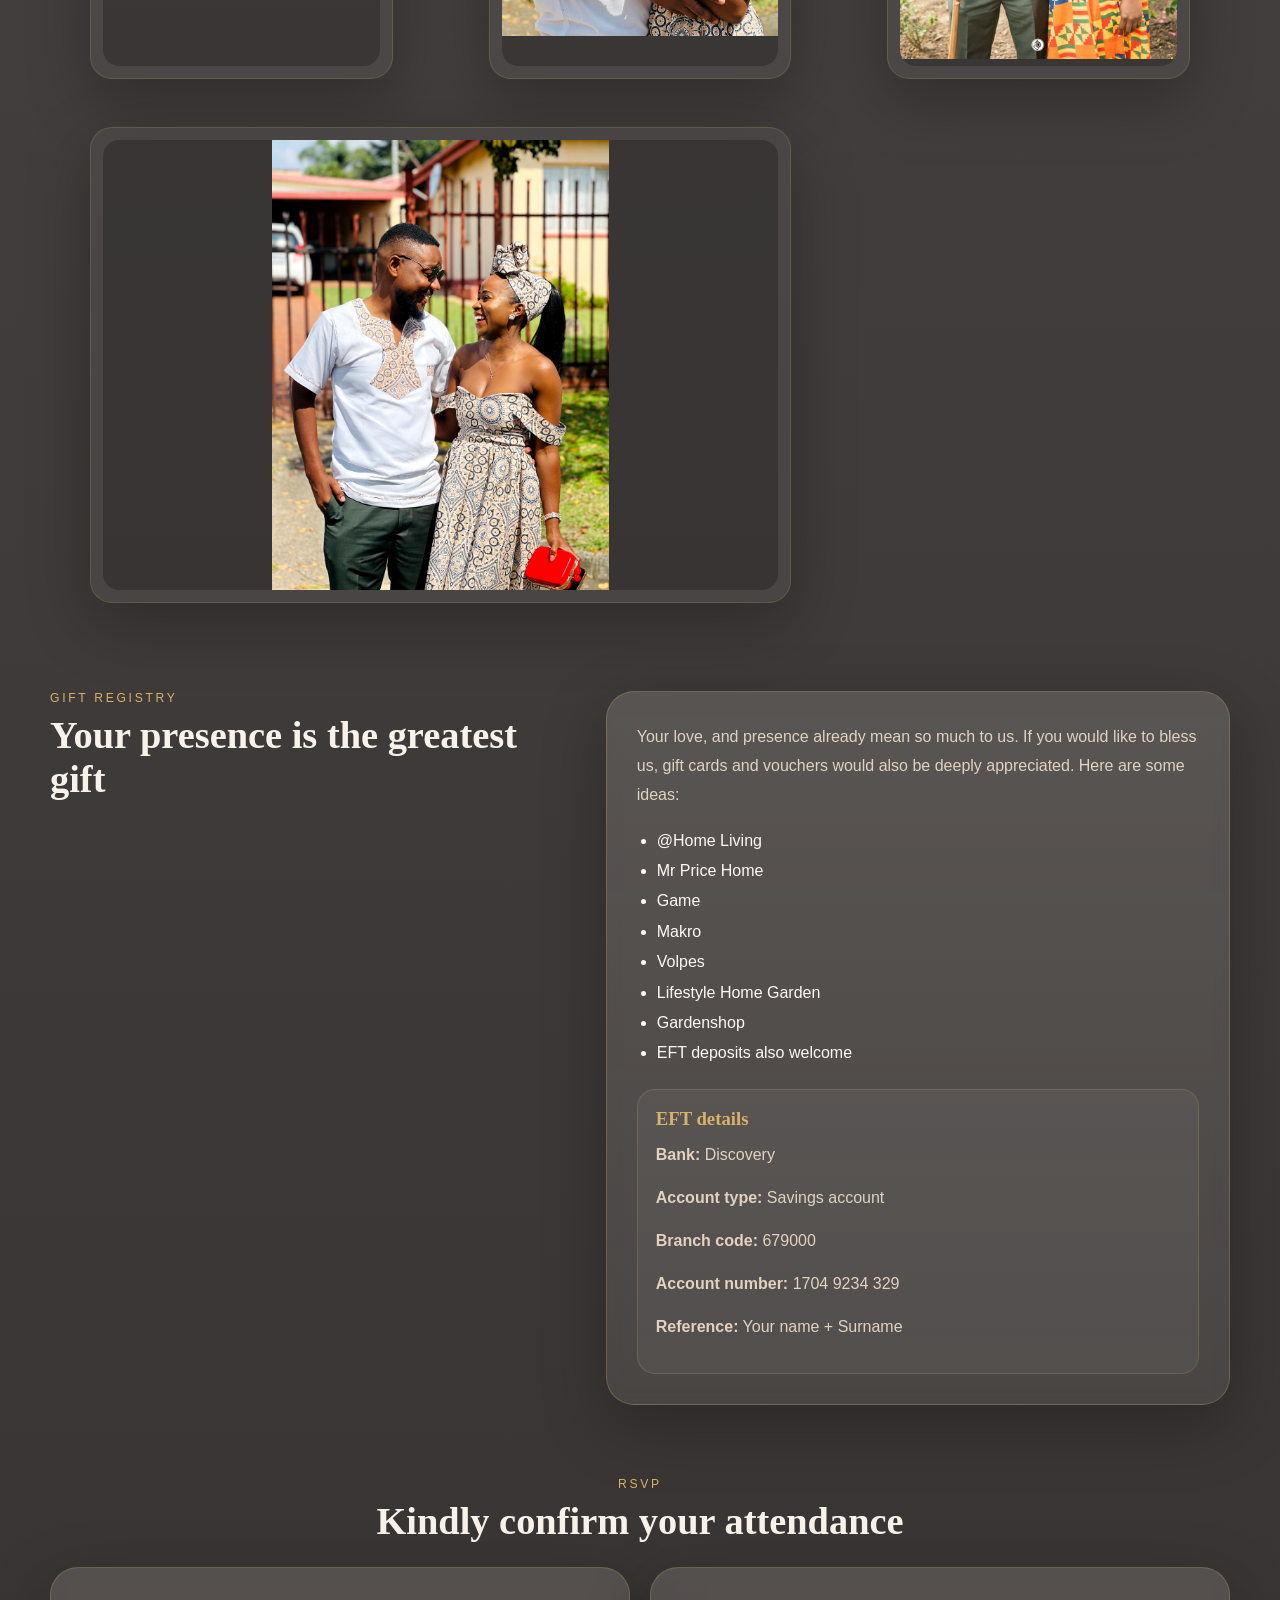
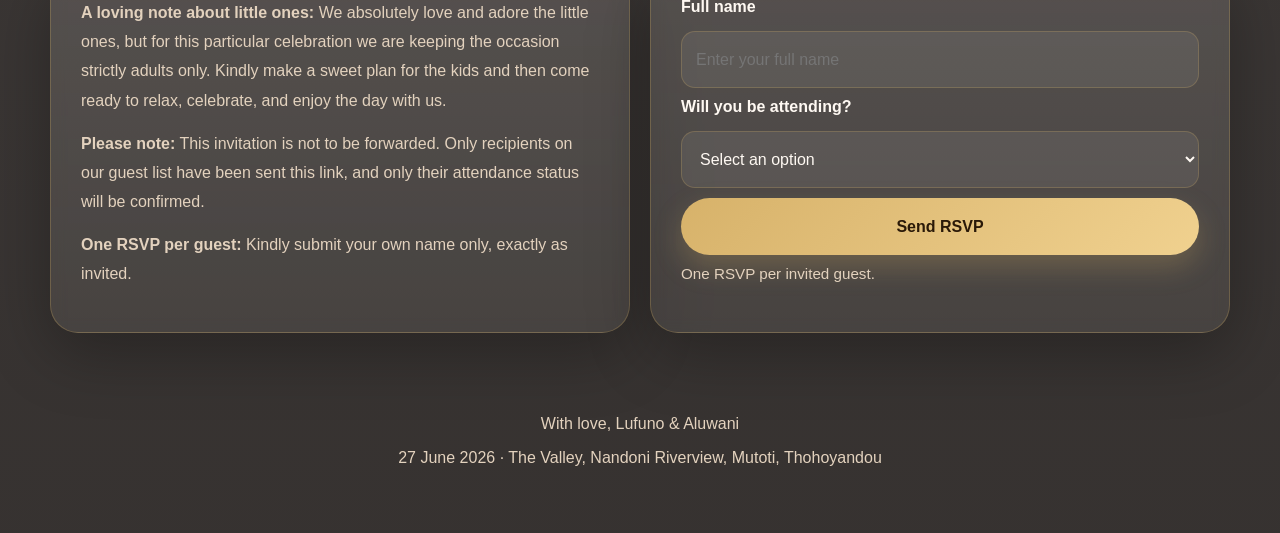
==== commit c85e3827: "Update index.html" ====
--- a/index.html
+++ b/index.html
@@ -11,7 +11,7 @@
   <div class="page-floral"></div>
   <header class="site-header">
     <div class="brand-wrap reveal">
-      <img src="assets/images/logo.svg" alt="Lufuno and Aluwani logo" class="brand-logo">
+      <img src="assets/images/logo.jpg" alt="Lufuno and Aluwani logo" class="brand-logo">
       <div>
         <p class="eyebrow">Save the date</p>
         <h1>Lufuno Mutepe <span>&amp;</span> Aluwani Mulovhedzi</h1>
